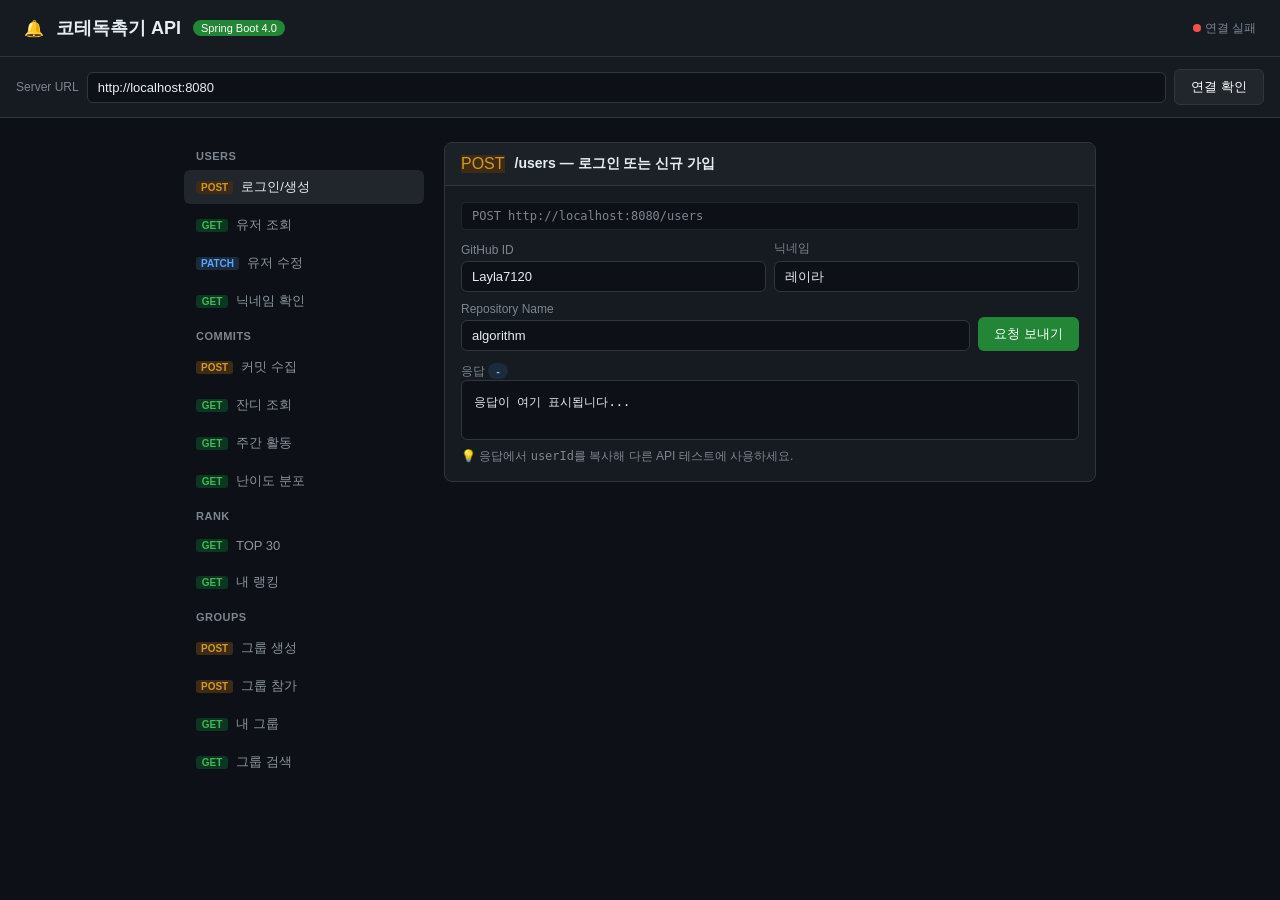
==== server/src/main/resources/static/index.html @ 88bb4dc4 "feat: 웹 데모 + CORS 설정 + k6 Spring 비교 스크립트 추가 - SecurityConfig: CORS 전면 허용 (iOS 앱, 웹 브라우저 모두 허용) - sta" ====
<!DOCTYPE html>
<html lang="ko">
<head>
  <meta charset="UTF-8">
  <meta name="viewport" content="width=device-width, initial-scale=1.0">
  <title>코테독촉기 API 데모</title>
  <style>
    * { box-sizing: border-box; margin: 0; padding: 0; }
    body { font-family: -apple-system, BlinkMacSystemFont, 'Segoe UI', sans-serif; background: #0d1117; color: #e6edf3; min-height: 100vh; }
    header { background: #161b22; border-bottom: 1px solid #30363d; padding: 16px 24px; display: flex; align-items: center; gap: 12px; }
    header h1 { font-size: 18px; font-weight: 600; }
    .badge { background: #238636; color: #fff; font-size: 11px; padding: 2px 8px; border-radius: 12px; }
    .container { max-width: 960px; margin: 0 auto; padding: 24px; display: grid; grid-template-columns: 240px 1fr; gap: 20px; }
    .sidebar { display: flex; flex-direction: column; gap: 4px; }
    .nav-section { font-size: 11px; font-weight: 600; color: #7d8590; text-transform: uppercase; letter-spacing: 0.5px; padding: 8px 12px 4px; }
    .nav-item { padding: 8px 12px; border-radius: 6px; cursor: pointer; font-size: 13px; color: #8b949e; transition: all 0.1s; display: flex; align-items: center; gap: 8px; }
    .nav-item:hover, .nav-item.active { background: #21262d; color: #e6edf3; }
    .nav-item .method { font-size: 10px; font-weight: 700; padding: 1px 5px; border-radius: 3px; min-width: 32px; text-align: center; }
    .get { background: #0a3622; color: #3fb950; }
    .post { background: #3d2b16; color: #d29922; }
    .patch { background: #1b2a3d; color: #58a6ff; }
    .delete { background: #3d1b1b; color: #f85149; }
    .panel { display: flex; flex-direction: column; gap: 16px; }
    .card { background: #161b22; border: 1px solid #30363d; border-radius: 8px; overflow: hidden; }
    .card-header { padding: 12px 16px; border-bottom: 1px solid #30363d; display: flex; align-items: center; gap: 10px; background: #1c2128; }
    .card-title { font-size: 14px; font-weight: 600; }
    .card-body { padding: 16px; }
    .form-row { display: flex; gap: 8px; margin-bottom: 10px; align-items: flex-end; }
    .form-group { display: flex; flex-direction: column; gap: 4px; flex: 1; }
    label { font-size: 12px; color: #7d8590; }
    input, select { background: #0d1117; border: 1px solid #30363d; border-radius: 6px; padding: 7px 10px; color: #e6edf3; font-size: 13px; outline: none; transition: border-color 0.1s; }
    input:focus, select:focus { border-color: #388bfd; }
    button { background: #238636; border: none; border-radius: 6px; color: #fff; cursor: pointer; font-size: 13px; font-weight: 500; padding: 8px 16px; transition: background 0.1s; white-space: nowrap; }
    button:hover { background: #2ea043; }
    button.danger { background: #da3633; }
    button.danger:hover { background: #f85149; }
    button.secondary { background: #21262d; border: 1px solid #30363d; }
    button.secondary:hover { background: #30363d; }
    .response-box { background: #0d1117; border: 1px solid #30363d; border-radius: 6px; padding: 12px; font-family: 'SF Mono', 'Fira Code', monospace; font-size: 12px; line-height: 1.6; min-height: 60px; max-height: 300px; overflow: auto; white-space: pre-wrap; color: #e6edf3; }
    .status-badge { font-size: 11px; padding: 2px 8px; border-radius: 10px; font-weight: 600; }
    .status-ok { background: #0a3622; color: #3fb950; }
    .status-err { background: #3d1b1b; color: #f85149; }
    .status-pending { background: #1b2a3d; color: #79c0ff; }
    .url-display { font-family: monospace; font-size: 12px; color: #7d8590; padding: 6px 10px; background: #0d1117; border-radius: 4px; border: 1px solid #21262d; margin-bottom: 10px; word-break: break-all; }
    .section-hidden { display: none; }
    .rank-table { width: 100%; border-collapse: collapse; font-size: 13px; }
    .rank-table th { text-align: left; padding: 8px 12px; background: #1c2128; color: #7d8590; font-size: 11px; font-weight: 600; text-transform: uppercase; }
    .rank-table td { padding: 8px 12px; border-bottom: 1px solid #21262d; }
    .rank-table tr:last-child td { border-bottom: none; }
    .grass-grid { display: flex; gap: 3px; flex-wrap: wrap; margin-top: 8px; }
    .grass-cell { width: 14px; height: 14px; border-radius: 2px; background: #21262d; }
    .grass-cell.level-1 { background: #0e4429; }
    .grass-cell.level-2 { background: #006d32; }
    .grass-cell.level-3 { background: #26a641; }
    .grass-cell.level-4 { background: #39d353; }
    .tabs { display: flex; gap: 4px; border-bottom: 1px solid #30363d; padding: 0 16px; }
    .tab { padding: 10px 14px; font-size: 13px; cursor: pointer; color: #7d8590; border-bottom: 2px solid transparent; margin-bottom: -1px; }
    .tab.active { color: #e6edf3; border-bottom-color: #f78166; }
    .server-url-bar { display: flex; gap: 8px; align-items: center; padding: 12px 16px; background: #161b22; border-bottom: 1px solid #30363d; }
    .server-url-bar label { font-size: 12px; color: #7d8590; white-space: nowrap; }
    .server-url-bar input { flex: 1; }
    .dot { width: 8px; height: 8px; border-radius: 50%; background: #3fb950; display: inline-block; }
    .dot.offline { background: #f85149; }
  </style>
</head>
<body>

<header>
  <span>🔔</span>
  <h1>코테독촉기 API</h1>
  <span class="badge">Spring Boot 4.0</span>
  <span id="server-status" style="margin-left:auto; font-size:12px; color:#7d8590;">
    <span class="dot offline" id="status-dot"></span>&nbsp;서버 연결 확인 중...
  </span>
</header>

<div class="server-url-bar">
  <label>Server URL</label>
  <input type="text" id="base-url" value="http://localhost:8080" placeholder="http://localhost:8080">
  <button class="secondary" onclick="pingServer()">연결 확인</button>
</div>

<div class="container">
  <!-- Sidebar Nav -->
  <nav class="sidebar">
    <div class="nav-section">Users</div>
    <div class="nav-item active" onclick="showSection('login')" data-sec="login">
      <span class="method post">POST</span> 로그인/생성
    </div>
    <div class="nav-item" onclick="showSection('getUser')" data-sec="getUser">
      <span class="method get">GET</span> 유저 조회
    </div>
    <div class="nav-item" onclick="showSection('updateUser')" data-sec="updateUser">
      <span class="method patch">PATCH</span> 유저 수정
    </div>
    <div class="nav-item" onclick="showSection('checkNick')" data-sec="checkNick">
      <span class="method get">GET</span> 닉네임 확인
    </div>

    <div class="nav-section">Commits</div>
    <div class="nav-item" onclick="showSection('fetchCommits')" data-sec="fetchCommits">
      <span class="method post">POST</span> 커밋 수집
    </div>
    <div class="nav-item" onclick="showSection('grass')" data-sec="grass">
      <span class="method get">GET</span> 잔디 조회
    </div>
    <div class="nav-item" onclick="showSection('activity')" data-sec="activity">
      <span class="method get">GET</span> 주간 활동
    </div>
    <div class="nav-item" onclick="showSection('level')" data-sec="level">
      <span class="method get">GET</span> 난이도 분포
    </div>

    <div class="nav-section">Rank</div>
    <div class="nav-item" onclick="showSection('top30')" data-sec="top30">
      <span class="method get">GET</span> TOP 30
    </div>
    <div class="nav-item" onclick="showSection('userRank')" data-sec="userRank">
      <span class="method get">GET</span> 내 랭킹
    </div>

    <div class="nav-section">Groups</div>
    <div class="nav-item" onclick="showSection('createGroup')" data-sec="createGroup">
      <span class="method post">POST</span> 그룹 생성
    </div>
    <div class="nav-item" onclick="showSection('joinGroup')" data-sec="joinGroup">
      <span class="method post">POST</span> 그룹 참가
    </div>
    <div class="nav-item" onclick="showSection('groupInfo')" data-sec="groupInfo">
      <span class="method get">GET</span> 내 그룹
    </div>
    <div class="nav-item" onclick="showSection('searchGroup')" data-sec="searchGroup">
      <span class="method get">GET</span> 그룹 검색
    </div>
  </nav>

  <!-- Main Panel -->
  <main class="panel">

    <!-- POST /users (login/create) -->
    <div id="sec-login" class="section">
      <div class="card">
        <div class="card-header">
          <span class="method post">POST</span>
          <span class="card-title">/users — 로그인 또는 신규 가입</span>
        </div>
        <div class="card-body">
          <div class="url-display" id="url-login">POST http://localhost:8080/users</div>
          <div class="form-row">
            <div class="form-group">
              <label>GitHub ID</label>
              <input type="text" id="login-github" placeholder="Layla7120" value="Layla7120">
            </div>
            <div class="form-group">
              <label>닉네임</label>
              <input type="text" id="login-nick" placeholder="레이라" value="레이라">
            </div>
          </div>
          <div class="form-row">
            <div class="form-group">
              <label>Repository Name</label>
              <input type="text" id="login-repo" placeholder="algorithm" value="algorithm">
            </div>
            <button onclick="loginOrCreate()">요청 보내기</button>
          </div>
          <label>응답 <span id="status-login" class="status-badge status-pending">-</span></label>
          <div class="response-box" id="res-login">응답이 여기 표시됩니다...</div>
          <p style="margin-top:8px; font-size:12px; color:#7d8590;">
            💡 응답에서 <code>userId</code>를 복사해 다른 API 테스트에 사용하세요.
          </p>
        </div>
      </div>
    </div>

    <!-- GET /users -->
    <div id="sec-getUser" class="section section-hidden">
      <div class="card">
        <div class="card-header">
          <span class="method get">GET</span>
          <span class="card-title">/users — 유저 조회</span>
        </div>
        <div class="card-body">
          <div class="url-display" id="url-getUser">GET http://localhost:8080/users?userId=1</div>
          <div class="form-row">
            <div class="form-group">
              <label>User ID</label>
              <input type="number" id="getUser-id" placeholder="1" value="1" oninput="updateUrl('getUser')">
            </div>
            <button onclick="getUser()">요청 보내기</button>
          </div>
          <label>응답 <span id="status-getUser" class="status-badge status-pending">-</span></label>
          <div class="response-box" id="res-getUser">응답이 여기 표시됩니다...</div>
        </div>
      </div>
    </div>

    <!-- PATCH /users/update -->
    <div id="sec-updateUser" class="section section-hidden">
      <div class="card">
        <div class="card-header">
          <span class="method patch">PATCH</span>
          <span class="card-title">/users/update</span>
        </div>
        <div class="card-body">
          <div class="url-display">PATCH http://localhost:8080/users/update</div>
          <div class="form-row">
            <div class="form-group">
              <label>User ID</label>
              <input type="number" id="upd-id" placeholder="1">
            </div>
            <div class="form-group">
              <label>새 닉네임 (선택)</label>
              <input type="text" id="upd-nick" placeholder="변경할 닉네임">
            </div>
            <div class="form-group">
              <label>새 레포명 (선택)</label>
              <input type="text" id="upd-repo" placeholder="변경할 레포명">
            </div>
            <button onclick="updateUser()">요청 보내기</button>
          </div>
          <label>응답 <span id="status-updateUser" class="status-badge status-pending">-</span></label>
          <div class="response-box" id="res-updateUser">응답이 여기 표시됩니다...</div>
        </div>
      </div>
    </div>

    <!-- GET /users/nick_name -->
    <div id="sec-checkNick" class="section section-hidden">
      <div class="card">
        <div class="card-header">
          <span class="method get">GET</span>
          <span class="card-title">/users/nick_name — 닉네임 중복 확인</span>
        </div>
        <div class="card-body">
          <div class="url-display" id="url-checkNick">GET http://localhost:8080/users/nick_name?nickName=레이라</div>
          <div class="form-row">
            <div class="form-group">
              <label>닉네임</label>
              <input type="text" id="checkNick-val" placeholder="레이라" value="레이라" oninput="updateUrl('checkNick')">
            </div>
            <button onclick="checkNick()">요청 보내기</button>
          </div>
          <label>응답 <span id="status-checkNick" class="status-badge status-pending">-</span></label>
          <div class="response-box" id="res-checkNick">응답이 여기 표시됩니다...</div>
        </div>
      </div>
    </div>

    <!-- POST /commits (fetch) -->
    <div id="sec-fetchCommits" class="section section-hidden">
      <div class="card">
        <div class="card-header">
          <span class="method post">POST</span>
          <span class="card-title">/commits — GitHub 커밋 수집</span>
        </div>
        <div class="card-body">
          <div class="url-display">POST http://localhost:8080/commits</div>
          <div class="form-row">
            <div class="form-group">
              <label>User ID</label>
              <input type="number" id="fetch-uid" placeholder="1" value="1">
            </div>
            <button onclick="fetchCommits()">커밋 수집</button>
          </div>
          <label>응답 <span id="status-fetchCommits" class="status-badge status-pending">-</span></label>
          <div class="response-box" id="res-fetchCommits">응답이 여기 표시됩니다...</div>
          <p style="margin-top:8px; font-size:12px; color:#7d8590;">
            💡 Redis 분산 락(30s TTL) — 동일 유저 중복 요청 방지
          </p>
        </div>
      </div>
    </div>

    <!-- GET /commits/grass -->
    <div id="sec-grass" class="section section-hidden">
      <div class="card">
        <div class="card-header">
          <span class="method get">GET</span>
          <span class="card-title">/commits/grass — 이번달+저번달 잔디</span>
        </div>
        <div class="card-body">
          <div class="url-display" id="url-grass">GET http://localhost:8080/commits/grass?userId=1</div>
          <div class="form-row">
            <div class="form-group">
              <label>User ID</label>
              <input type="number" id="grass-uid" placeholder="1" value="1" oninput="updateUrl('grass')">
            </div>
            <button onclick="getGrass()">요청 보내기</button>
          </div>
          <label>응답 <span id="status-grass" class="status-badge status-pending">-</span></label>
          <div class="response-box" id="res-grass">응답이 여기 표시됩니다...</div>
          <div id="grass-visual" style="margin-top:12px; display:none;">
            <p style="font-size:12px; color:#7d8590; margin-bottom:6px;">잔디 시각화</p>
            <div class="grass-grid" id="grass-grid"></div>
          </div>
        </div>
      </div>
    </div>

    <!-- GET /commits/activity -->
    <div id="sec-activity" class="section section-hidden">
      <div class="card">
        <div class="card-header">
          <span class="method get">GET</span>
          <span class="card-title">/commits/activity — 최근 7일 활동</span>
        </div>
        <div class="card-body">
          <div class="url-display" id="url-activity">GET http://localhost:8080/commits/activity?userId=1</div>
          <div class="form-row">
            <div class="form-group">
              <label>User ID</label>
              <input type="number" id="activity-uid" placeholder="1" value="1" oninput="updateUrl('activity')">
            </div>
            <button onclick="getActivity()">요청 보내기</button>
          </div>
          <label>응답 <span id="status-activity" class="status-badge status-pending">-</span></label>
          <div class="response-box" id="res-activity">응답이 여기 표시됩니다...</div>
        </div>
      </div>
    </div>

    <!-- GET /commits/level -->
    <div id="sec-level" class="section section-hidden">
      <div class="card">
        <div class="card-header">
          <span class="method get">GET</span>
          <span class="card-title">/commits/level — 난이도별 커밋 수</span>
        </div>
        <div class="card-body">
          <div class="url-display" id="url-level">GET http://localhost:8080/commits/level?userId=1</div>
          <div class="form-row">
            <div class="form-group">
              <label>User ID</label>
              <input type="number" id="level-uid" placeholder="1" value="1" oninput="updateUrl('level')">
            </div>
            <button onclick="getLevelDist()">요청 보내기</button>
          </div>
          <label>응답 <span id="status-level" class="status-badge status-pending">-</span></label>
          <div class="response-box" id="res-level">응답이 여기 표시됩니다...</div>
        </div>
      </div>
    </div>

    <!-- GET /rank -->
    <div id="sec-top30" class="section section-hidden">
      <div class="card">
        <div class="card-header">
          <span class="method get">GET</span>
          <span class="card-title">/rank — TOP 30 랭킹</span>
        </div>
        <div class="card-body">
          <div class="url-display">GET http://localhost:8080/rank</div>
          <div class="form-row">
            <button onclick="getTop30()">요청 보내기</button>
          </div>
          <label>응답 <span id="status-top30" class="status-badge status-pending">-</span></label>
          <div class="response-box" id="res-top30">응답이 여기 표시됩니다...</div>
          <div id="rank-table-wrap" style="margin-top:12px; display:none;">
            <table class="rank-table">
              <thead><tr><th>#</th><th>Rank</th><th>User ID</th><th>Commits</th></tr></thead>
              <tbody id="rank-tbody"></tbody>
            </table>
          </div>
        </div>
      </div>
    </div>

    <!-- GET /rank/users -->
    <div id="sec-userRank" class="section section-hidden">
      <div class="card">
        <div class="card-header">
          <span class="method get">GET</span>
          <span class="card-title">/rank/users — 내 랭킹 조회</span>
        </div>
        <div class="card-body">
          <div class="url-display" id="url-userRank">GET http://localhost:8080/rank/users?userId=1</div>
          <div class="form-row">
            <div class="form-group">
              <label>User ID</label>
              <input type="number" id="userRank-uid" placeholder="1" value="1" oninput="updateUrl('userRank')">
            </div>
            <button onclick="getUserRank()">요청 보내기</button>
          </div>
          <label>응답 <span id="status-userRank" class="status-badge status-pending">-</span></label>
          <div class="response-box" id="res-userRank">응답이 여기 표시됩니다...</div>
          <p style="margin-top:8px; font-size:12px; color:#7d8590;">
            💡 Redis HGET O(1) → Cache Miss 시 ZREVRANK O(log N) Graceful Degradation
          </p>
        </div>
      </div>
    </div>

    <!-- POST /group -->
    <div id="sec-createGroup" class="section section-hidden">
      <div class="card">
        <div class="card-header">
          <span class="method post">POST</span>
          <span class="card-title">/group — 그룹 생성</span>
        </div>
        <div class="card-body">
          <div class="url-display">POST http://localhost:8080/group</div>
          <div class="form-row">
            <div class="form-group">
              <label>User ID (방장)</label>
              <input type="number" id="cg-uid" placeholder="1" value="1">
            </div>
            <div class="form-group">
              <label>그룹명</label>
              <input type="text" id="cg-name" placeholder="알고리즘스터디">
            </div>
          </div>
          <div class="form-row">
            <div class="form-group">
              <label>비밀번호 (선택)</label>
              <input type="text" id="cg-pw" placeholder="비워두면 공개 그룹">
            </div>
            <div class="form-group">
              <label>최대 인원</label>
              <input type="number" id="cg-max" placeholder="5" value="5">
            </div>
            <button onclick="createGroup()">그룹 생성</button>
          </div>
          <label>응답 <span id="status-createGroup" class="status-badge status-pending">-</span></label>
          <div class="response-box" id="res-createGroup">응답이 여기 표시됩니다...</div>
        </div>
      </div>
    </div>

    <!-- POST /group/member -->
    <div id="sec-joinGroup" class="section section-hidden">
      <div class="card">
        <div class="card-header">
          <span class="method post">POST</span>
          <span class="card-title">/group/member — 그룹 참가</span>
        </div>
        <div class="card-body">
          <div class="url-display">POST http://localhost:8080/group/member</div>
          <div class="form-row">
            <div class="form-group">
              <label>User ID</label>
              <input type="number" id="jg-uid" placeholder="1" value="1">
            </div>
            <div class="form-group">
              <label>Group ID</label>
              <input type="number" id="jg-gid" placeholder="1" value="1">
            </div>
            <div class="form-group">
              <label>비밀번호 (선택)</label>
              <input type="text" id="jg-pw" placeholder="없으면 비워두세요">
            </div>
            <button onclick="joinGroup()">참가</button>
          </div>
          <label>응답 <span id="status-joinGroup" class="status-badge status-pending">-</span></label>
          <div class="response-box" id="res-joinGroup">응답이 여기 표시됩니다...</div>
          <p style="margin-top:8px; font-size:12px; color:#7d8590;">
            💡 atomic UPDATE WHERE counter &lt; max — 동시 참가 시 초과 방지
          </p>
        </div>
      </div>
    </div>

    <!-- GET /group/info -->
    <div id="sec-groupInfo" class="section section-hidden">
      <div class="card">
        <div class="card-header">
          <span class="method get">GET</span>
          <span class="card-title">/group/info — 내 그룹 정보</span>
        </div>
        <div class="card-body">
          <div class="url-display" id="url-groupInfo">GET http://localhost:8080/group/info?userId=1</div>
          <div class="form-row">
            <div class="form-group">
              <label>User ID</label>
              <input type="number" id="gi-uid" placeholder="1" value="1" oninput="updateUrl('groupInfo')">
            </div>
            <button onclick="getGroupInfo()">요청 보내기</button>
          </div>
          <label>응답 <span id="status-groupInfo" class="status-badge status-pending">-</span></label>
          <div class="response-box" id="res-groupInfo">응답이 여기 표시됩니다...</div>
        </div>
      </div>
    </div>

    <!-- GET /group/search -->
    <div id="sec-searchGroup" class="section section-hidden">
      <div class="card">
        <div class="card-header">
          <span class="method get">GET</span>
          <span class="card-title">/group/search — 그룹 검색</span>
        </div>
        <div class="card-body">
          <div class="url-display" id="url-searchGroup">GET http://localhost:8080/group/search?groupName=알고리즘</div>
          <div class="form-row">
            <div class="form-group">
              <label>그룹명 검색어</label>
              <input type="text" id="sg-name" placeholder="알고리즘" value="알고리즘" oninput="updateUrl('searchGroup')">
            </div>
            <button onclick="searchGroup()">검색</button>
          </div>
          <label>응답 <span id="status-searchGroup" class="status-badge status-pending">-</span></label>
          <div class="response-box" id="res-searchGroup">응답이 여기 표시됩니다...</div>
        </div>
      </div>
    </div>

  </main>
</div>

<script>
  function baseUrl() {
    return document.getElementById('base-url').value.replace(/\/$/, '');
  }

  function showSection(name) {
    document.querySelectorAll('.section').forEach(el => el.classList.add('section-hidden'));
    document.querySelectorAll('.nav-item').forEach(el => el.classList.remove('active'));
    document.getElementById('sec-' + name).classList.remove('section-hidden');
    document.querySelector(`[data-sec="${name}"]`)?.classList.add('active');
    updateUrl(name);
  }

  function updateUrl(section) {
    const b = baseUrl();
    const urls = {
      login: () => `POST ${b}/users`,
      getUser: () => `GET ${b}/users?userId=${val('getUser-id') || 1}`,
      updateUser: () => `PATCH ${b}/users/update`,
      checkNick: () => `GET ${b}/users/nick_name?nickName=${val('checkNick-val') || '레이라'}`,
      fetchCommits: () => `POST ${b}/commits`,
      grass: () => `GET ${b}/commits/grass?userId=${val('grass-uid') || 1}`,
      activity: () => `GET ${b}/commits/activity?userId=${val('activity-uid') || 1}`,
      level: () => `GET ${b}/commits/level?userId=${val('level-uid') || 1}`,
      top30: () => `GET ${b}/rank`,
      userRank: () => `GET ${b}/rank/users?userId=${val('userRank-uid') || 1}`,
      createGroup: () => `POST ${b}/group`,
      joinGroup: () => `POST ${b}/group/member`,
      groupInfo: () => `GET ${b}/group/info?userId=${val('gi-uid') || 1}`,
      searchGroup: () => `GET ${b}/group/search?groupName=${val('sg-name') || '알고리즘'}`,
    };
    const el = document.getElementById('url-' + section);
    if (el && urls[section]) el.textContent = urls[section]();
  }

  function val(id) { return document.getElementById(id)?.value; }

  function setResult(key, status, data) {
    const badge = document.getElementById('status-' + key);
    const box = document.getElementById('res-' + key);
    if (badge) {
      badge.textContent = status;
      badge.className = 'status-badge ' + (status >= 200 && status < 300 ? 'status-ok' : 'status-err');
    }
    if (box) box.textContent = JSON.stringify(data, null, 2);
  }

  async function req(method, path, body) {
    const url = baseUrl() + path;
    const opts = {
      method,
      headers: { 'Content-Type': 'application/json' },
    };
    if (body) opts.body = JSON.stringify(body);
    const res = await fetch(url, opts);
    let data;
    try { data = await res.json(); } catch { data = { _raw: await res.text() }; }
    return { status: res.status, data };
  }

  async function pingServer() {
    const dot = document.getElementById('status-dot');
    const label = document.getElementById('server-status');
    try {
      const r = await fetch(baseUrl() + '/rank');
      if (r.ok || r.status === 200) {
        dot.className = 'dot';
        label.innerHTML = '<span class="dot"></span>&nbsp;연결됨';
      } else throw new Error();
    } catch {
      dot.className = 'dot offline';
      label.innerHTML = '<span class="dot offline"></span>&nbsp;연결 실패';
    }
  }

  async function loginOrCreate() {
    const { status, data } = await req('POST', '/users', {
      githubId: val('login-github'), nickname: val('login-nick'), repositoryName: val('login-repo')
    });
    setResult('login', status, data);
  }

  async function getUser() {
    const { status, data } = await req('GET', `/users?userId=${val('getUser-id')}`);
    setResult('getUser', status, data);
  }

  async function updateUser() {
    const body = { userId: parseInt(val('upd-id')) };
    if (val('upd-nick')) body.nickname = val('upd-nick');
    if (val('upd-repo')) body.repositoryName = val('upd-repo');
    const { status, data } = await req('PATCH', '/users/update', body);
    setResult('updateUser', status, data);
  }

  async function checkNick() {
    const { status, data } = await req('GET', `/users/nick_name?nickName=${val('checkNick-val')}`);
    setResult('checkNick', status, data);
  }

  async function fetchCommits() {
    const { status, data } = await req('POST', '/commits', { userId: parseInt(val('fetch-uid')) });
    setResult('fetchCommits', status, data);
  }

  async function getGrass() {
    const { status, data } = await req('GET', `/commits/grass?userId=${val('grass-uid')}`);
    setResult('grass', status, data);
    if (status === 200 && data) renderGrass(data);
  }

  function renderGrass(data) {
    const grid = document.getElementById('grass-grid');
    const wrap = document.getElementById('grass-visual');
    grid.innerHTML = '';
    const entries = Object.entries(data).sort(([a], [b]) => a.localeCompare(b));
    entries.forEach(([date, count]) => {
      const cell = document.createElement('div');
      cell.className = `grass-cell level-${Math.min(count, 4)}`;
      cell.title = `${date}: ${count}건`;
      grid.appendChild(cell);
    });
    wrap.style.display = entries.length ? 'block' : 'none';
  }

  async function getActivity() {
    const { status, data } = await req('GET', `/commits/activity?userId=${val('activity-uid')}`);
    setResult('activity', status, data);
  }

  async function getLevelDist() {
    const { status, data } = await req('GET', `/commits/level?userId=${val('level-uid')}`);
    setResult('level', status, data);
  }

  async function getTop30() {
    const { status, data } = await req('GET', '/rank');
    setResult('top30', status, data);
    if (status === 200 && Array.isArray(data)) renderRankTable(data);
  }

  function renderRankTable(list) {
    const tbody = document.getElementById('rank-tbody');
    const wrap = document.getElementById('rank-table-wrap');
    tbody.innerHTML = list.slice(0, 30).map((r, i) =>
      `<tr><td>${i + 1}</td><td>${r.rank}</td><td>${r.userId}</td><td>${r.commitCount}</td></tr>`
    ).join('');
    wrap.style.display = list.length ? 'block' : 'none';
  }

  async function getUserRank() {
    const { status, data } = await req('GET', `/rank/users?userId=${val('userRank-uid')}`);
    setResult('userRank', status, data);
  }

  async function createGroup() {
    const body = {
      userId: parseInt(val('cg-uid')),
      groupName: val('cg-name'),
      password: val('cg-pw') || null,
      maxCount: parseInt(val('cg-max') || 5)
    };
    const { status, data } = await req('POST', '/group', body);
    setResult('createGroup', status, data);
  }

  async function joinGroup() {
    const body = {
      userId: parseInt(val('jg-uid')),
      groupId: parseInt(val('jg-gid')),
      password: val('jg-pw') || null
    };
    const { status, data } = await req('POST', '/group/member', body);
    setResult('joinGroup', status, data);
  }

  async function getGroupInfo() {
    const { status, data } = await req('GET', `/group/info?userId=${val('gi-uid')}`);
    setResult('groupInfo', status, data);
  }

  async function searchGroup() {
    const { status, data } = await req('GET', `/group/search?groupName=${val('sg-name')}`);
    setResult('searchGroup', status, data);
  }

  // 초기 서버 연결 확인
  pingServer();
</script>
</body>
</html>
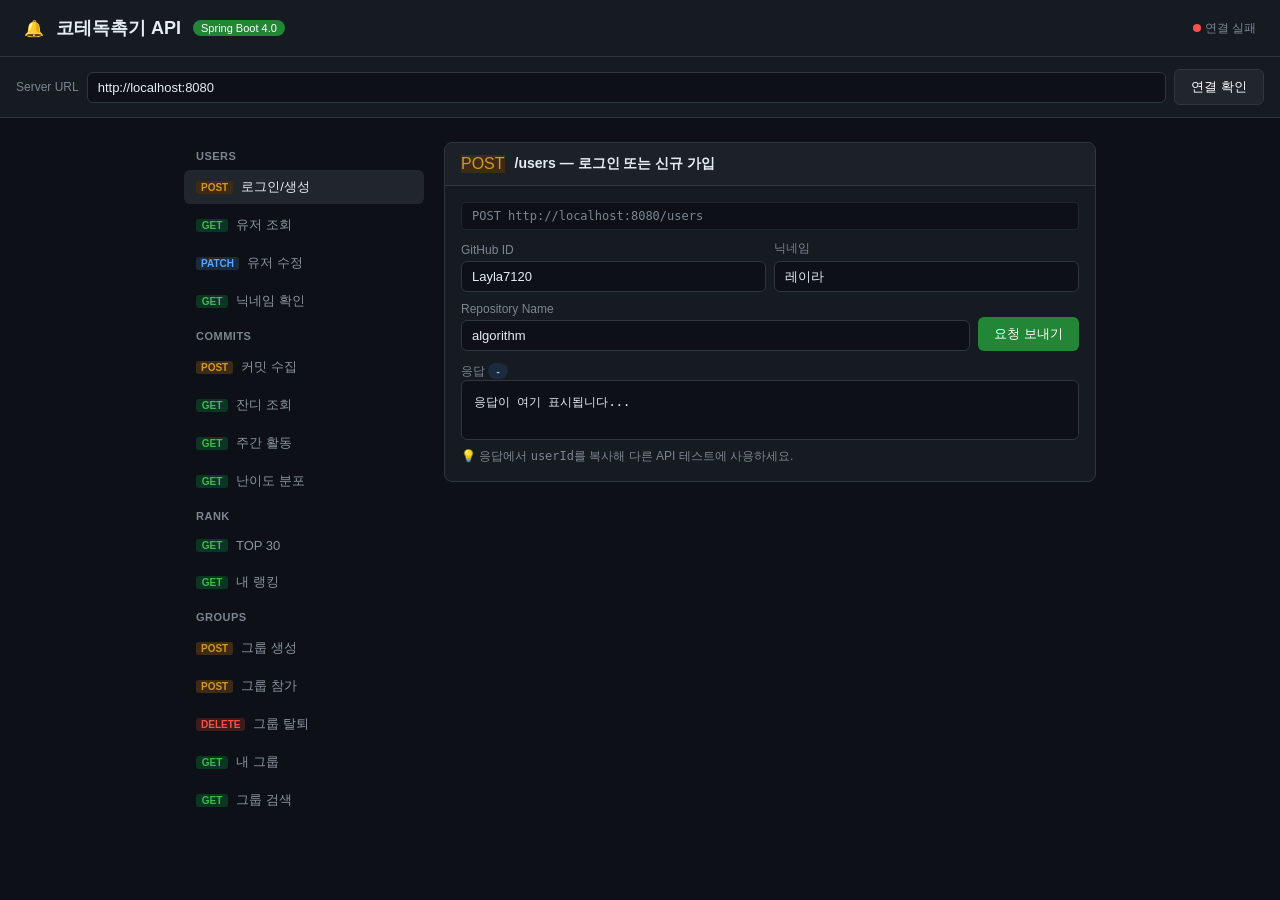
==== commit a8e0a217: "feat(demo): 그룹 탈퇴 UI 추가 - 그룹 삭제를 눌러볼 수 있게 ## 왜 직전 커밋에서 그룹 삭제·오너 승계를 복원했는데, 데모 페이지에 DELETE /group/lea" ====
--- a/server/src/main/resources/static/index.html
+++ b/server/src/main/resources/static/index.html
@@ -126,6 +126,9 @@
     <div class="nav-item" onclick="showSection('joinGroup')" data-sec="joinGroup">
       <span class="method post">POST</span> 그룹 참가
     </div>
+    <div class="nav-item" onclick="showSection('leaveGroup')" data-sec="leaveGroup">
+      <span class="method delete">DELETE</span> 그룹 탈퇴
+    </div>
     <div class="nav-item" onclick="showSection('groupInfo')" data-sec="groupInfo">
       <span class="method get">GET</span> 내 그룹
     </div>
@@ -454,6 +457,36 @@
           <div class="response-box" id="res-joinGroup">응답이 여기 표시됩니다...</div>
           <p style="margin-top:8px; font-size:12px; color:#7d8590;">
             💡 atomic UPDATE WHERE counter &lt; max — 동시 참가 시 초과 방지
+          </p>
+        </div>
+      </div>
+    </div>
+
+    <!-- DELETE /group/leave -->
+    <div id="sec-leaveGroup" class="section section-hidden">
+      <div class="card">
+        <div class="card-header">
+          <span class="method delete">DELETE</span>
+          <span class="card-title">/group/leave — 그룹 탈퇴</span>
+        </div>
+        <div class="card-body">
+          <div class="url-display" id="url-leaveGroup">DELETE http://localhost:8080/group/leave?userId=1&amp;groupId=1</div>
+          <div class="form-row">
+            <div class="form-group">
+              <label>User ID</label>
+              <input type="number" id="lg-uid" placeholder="1" value="1">
+            </div>
+            <div class="form-group">
+              <label>Group ID</label>
+              <input type="number" id="lg-gid" placeholder="1" value="1">
+            </div>
+            <button onclick="leaveGroup()">탈퇴</button>
+          </div>
+          <label>응답 <span id="status-leaveGroup" class="status-badge status-pending">-</span></label>
+          <div class="response-box" id="res-leaveGroup">응답이 여기 표시됩니다...</div>
+          <p style="margin-top:8px; font-size:12px; color:#7d8590;">
+            💡 마지막 멤버가 나가면 <b>그룹이 삭제</b>됩니다. 오너가 나가면 가장 먼저 들어온 멤버에게 <b>승계</b>됩니다.<br>
+            멤버가 아닌 유저가 호출하면 400 — 카운터가 잘못 줄어드는 것을 막습니다.
           </p>
         </div>
       </div>
@@ -543,6 +576,19 @@
 
   function val(id) { return document.getElementById(id)?.value; }
 
+  // 필수 숫자 입력. 비어 있으면 null 을 서버로 보내지 않고 여기서 멈춘다.
+  // placeholder 를 입력값으로 착각하기 쉬운데, 그대로 보내면
+  // parseInt('') -> NaN -> JSON 에서 null 이 되어 서버가 400 을 뱉는다.
+  function requireNum(id, key, label) {
+    const raw = val(id);
+    const n = parseInt(raw, 10);
+    if (raw === '' || raw == null || Number.isNaN(n)) {
+      setResult(key, 0, { error: `${label} 을(를) 입력하세요` });
+      return null;
+    }
+    return n;
+  }
+
   function setResult(key, status, data) {
     const badge = document.getElementById('status-' + key);
     const box = document.getElementById('res-' + key);
@@ -553,7 +599,23 @@
     if (box) box.textContent = JSON.stringify(data, null, 2);
   }
 
+  // 같은 요청이 두 번 나가는 것을 막는다.
+  // 빠르게 두 번 누르면 첫 요청은 201 로 성공하고 두 번째가 400(이미 참여 중)을 받는데,
+  // 화면에는 나중에 도착한 400 만 남아 "실패했는데 왜 가입돼 있지?" 가 된다.
+  const inFlight = new Set();
+
   async function req(method, path, body) {
+    const key = method + ' ' + path + ' ' + JSON.stringify(body ?? null);
+    if (inFlight.has(key)) return { status: 0, data: { error: '요청 처리 중입니다' } };
+    inFlight.add(key);
+    try {
+      return await doReq(method, path, body);
+    } finally {
+      inFlight.delete(key);
+    }
+  }
+
+  async function doReq(method, path, body) {
     const url = baseUrl() + path;
     const opts = {
       method,
@@ -561,8 +623,19 @@
     };
     if (body) opts.body = JSON.stringify(body);
     const res = await fetch(url, opts);
+
+    // 본문은 반드시 한 번만 읽는다.
+    // res.json() 이 실패한 뒤 res.text() 를 부르면 스트림이 이미 소비돼
+    // "body stream already read" 로 또 던지고, 그 예외 때문에 화면 갱신이 통째로 건너뛰어진다.
+    // 201/204 처럼 본문이 없는 성공 응답에서 정확히 이게 났다 —
+    // 실제로는 성공했는데 화면에는 직전 실패가 그대로 남아 있었다.
+    const raw = await res.text();
     let data;
-    try { data = await res.json(); } catch { data = { _raw: await res.text() }; }
+    if (raw === '') {
+      data = { ok: res.ok };
+    } else {
+      try { data = JSON.parse(raw); } catch { data = { _raw: raw }; }
+    }
     return { status: res.status, data };
   }
 
@@ -594,7 +667,9 @@
   }
 
   async function updateUser() {
-    const body = { userId: parseInt(val('upd-id')) };
+    const userId = requireNum('upd-id', 'updateUser', 'User ID');
+    if (userId === null) return;
+    const body = { userId };
     if (val('upd-nick')) body.nickname = val('upd-nick');
     if (val('upd-repo')) body.repositoryName = val('upd-repo');
     const { status, data } = await req('PATCH', '/users/update', body);
@@ -607,7 +682,9 @@
   }
 
   async function fetchCommits() {
-    const { status, data } = await req('POST', '/commits', { userId: parseInt(val('fetch-uid')) });
+    const userId = requireNum('fetch-uid', 'fetchCommits', 'User ID');
+    if (userId === null) return;
+    const { status, data } = await req('POST', '/commits', { userId });
     setResult('fetchCommits', status, data);
   }
 
@@ -662,8 +739,10 @@
   }
 
   async function createGroup() {
+    const userId = requireNum('cg-uid', 'createGroup', 'User ID');
+    if (userId === null) return;
     const body = {
-      userId: parseInt(val('cg-uid')),
+      userId,
       groupName: val('cg-name'),
       password: val('cg-pw') || null,
       maxCount: parseInt(val('cg-max') || 5)
@@ -673,17 +752,51 @@
   }
 
   async function joinGroup() {
-    const body = {
-      userId: parseInt(val('jg-uid')),
-      groupId: parseInt(val('jg-gid')),
-      password: val('jg-pw') || null
-    };
+    const userId = requireNum('jg-uid', 'joinGroup', 'User ID');
+    if (userId === null) return;
+    const groupId = requireNum('jg-gid', 'joinGroup', 'Group ID');
+    if (groupId === null) return;
+    const body = { userId, groupId, password: val('jg-pw') || null };
     const { status, data } = await req('POST', '/group/member', body);
     setResult('joinGroup', status, data);
   }
 
+  async function leaveGroup() {
+    const userId = requireNum('lg-uid', 'leaveGroup', 'User ID');
+    if (userId === null) return;
+    const groupId = requireNum('lg-gid', 'leaveGroup', 'Group ID');
+    if (groupId === null) return;
+    const { status, data } = await req('DELETE', `/group/leave?userId=${userId}&groupId=${groupId}`);
+    setResult('leaveGroup', status, data);
+  }
+
   async function getGroupInfo() {
     const { status, data } = await req('GET', `/group/info?userId=${val('gi-uid')}`);
+    // 이 API 는 "참여 중인 모든 그룹"을 배열로 준다 (한 유저가 여러 그룹에 속할 수 있음).
+    // 통째로 뿌리면 그룹 경계가 안 보여서, 새 그룹을 만들어도
+    // "옛 그룹원이 같이 들어있다"처럼 읽힌다. 그룹별로 나눠서 보여준다.
+    if (status >= 200 && status < 300 && Array.isArray(data)) {
+      const box = document.getElementById('res-groupInfo');
+      const badge = document.getElementById('status-groupInfo');
+      if (badge) {
+        badge.textContent = status;
+        badge.className = 'status-badge status-ok';
+      }
+      if (box) {
+        box.textContent = data.length === 0
+          ? '참여 중인 그룹이 없습니다.'
+          : `참여 중인 그룹 ${data.length}개\n\n` + data.map((g, i) => {
+              const members = g.memberCommits
+                .map(m => `      ${m.rank}위  ${m.nickname}  이번달 ${m.currentMonthCount}건 (지난달 ${m.previousMonthCount}건)`)
+                .join('\n');
+              return `[${i + 1}] ${g.group.groupName || '(이름 없음)'}  #${g.group.id}\n`
+                   + `    정원 ${g.group.memberCounter}/${g.group.memberMaxCount}`
+                   + `  ${g.group.groupPw ? '비공개' : '공개'}\n`
+                   + `    멤버 ${g.memberCommits.length}명\n${members}`;
+            }).join('\n\n');
+      }
+      return;
+    }
     setResult('groupInfo', status, data);
   }
 
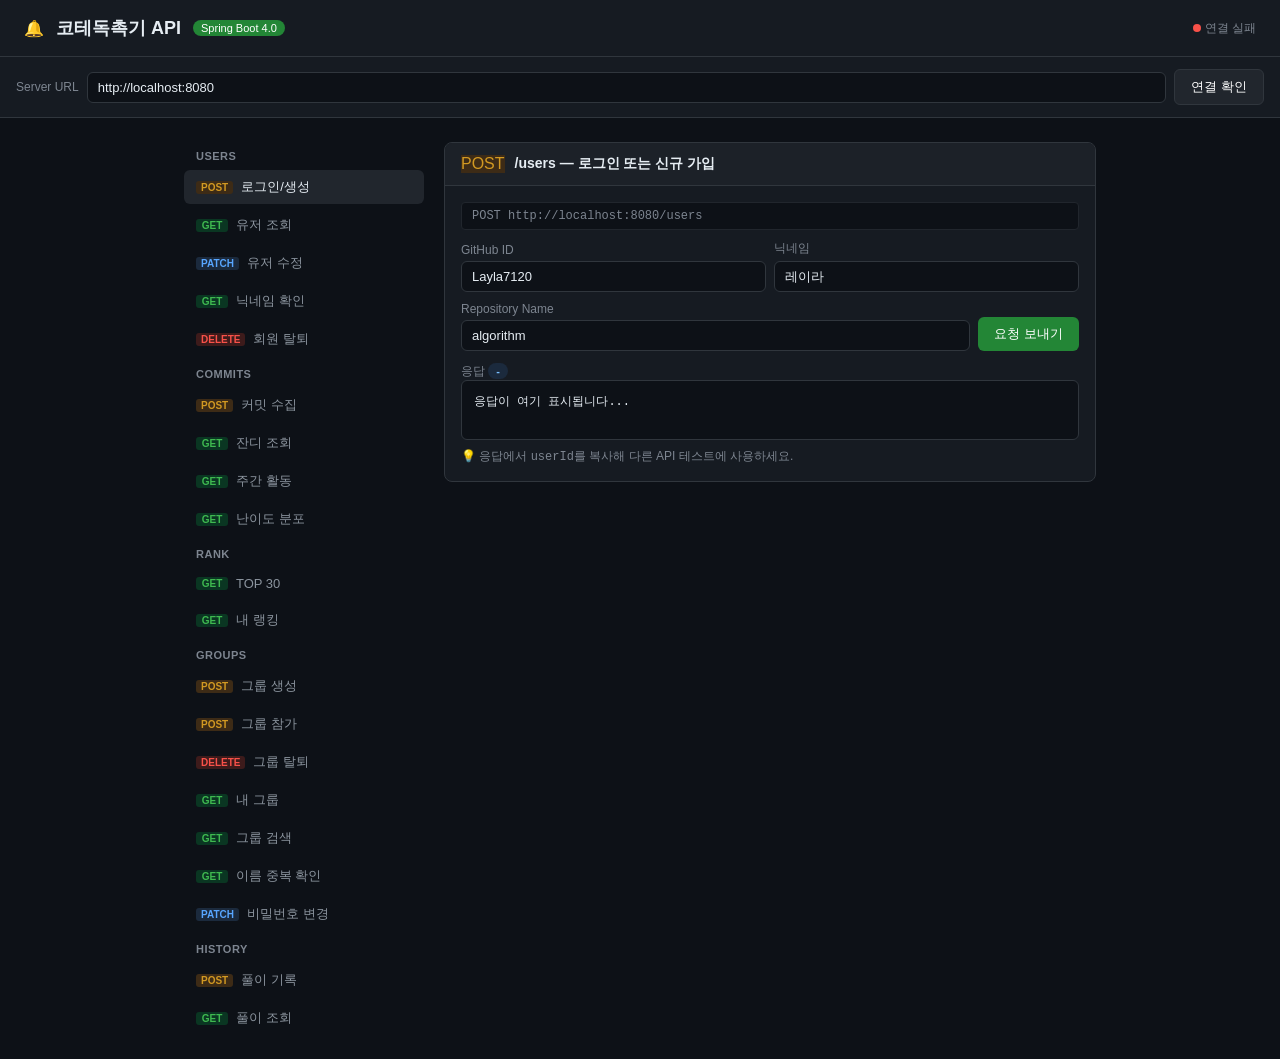
==== commit c7171fa2: "feat: 웹 데모가 빠뜨린 엔드포인트 5개를 채운다 서버에는 엔드포인트가 20개인데 데모 카드는 15개였다. 눌러볼 데가 없으면 없는 기능과 구별이 안 된다 — 특히 Phase " ====
--- a/server/src/main/resources/static/index.html
+++ b/server/src/main/resources/static/index.html
@@ -96,6 +96,9 @@
     <div class="nav-item" onclick="showSection('checkNick')" data-sec="checkNick">
       <span class="method get">GET</span> 닉네임 확인
     </div>
+    <div class="nav-item" onclick="showSection('deleteUser')" data-sec="deleteUser">
+      <span class="method delete">DELETE</span> 회원 탈퇴
+    </div>
 
     <div class="nav-section">Commits</div>
     <div class="nav-item" onclick="showSection('fetchCommits')" data-sec="fetchCommits">
@@ -134,6 +137,20 @@
     </div>
     <div class="nav-item" onclick="showSection('searchGroup')" data-sec="searchGroup">
       <span class="method get">GET</span> 그룹 검색
+    </div>
+    <div class="nav-item" onclick="showSection('checkGroupName')" data-sec="checkGroupName">
+      <span class="method get">GET</span> 이름 중복 확인
+    </div>
+    <div class="nav-item" onclick="showSection('changePassword')" data-sec="changePassword">
+      <span class="method patch">PATCH</span> 비밀번호 변경
+    </div>
+
+    <div class="nav-section">History</div>
+    <div class="nav-item" onclick="showSection('saveHistory')" data-sec="saveHistory">
+      <span class="method post">POST</span> 풀이 기록
+    </div>
+    <div class="nav-item" onclick="showSection('getHistory')" data-sec="getHistory">
+      <span class="method get">GET</span> 풀이 조회
     </div>
   </nav>
 
@@ -263,7 +280,7 @@
               <label>User ID</label>
               <input type="number" id="fetch-uid" placeholder="1" value="1">
             </div>
-            <button onclick="fetchCommits()">커밋 수집</button>
+            <button id="fetch-btn" onclick="fetchCommits()">커밋 수집</button>
           </div>
           <label>응답 <span id="status-fetchCommits" class="status-badge status-pending">-</span></label>
           <div class="response-box" id="res-fetchCommits">응답이 여기 표시됩니다...</div>
@@ -532,6 +549,133 @@
           </div>
           <label>응답 <span id="status-searchGroup" class="status-badge status-pending">-</span></label>
           <div class="response-box" id="res-searchGroup">응답이 여기 표시됩니다...</div>
+        </div>
+      </div>
+    </div>
+
+
+    <!-- DELETE /users/delete -->
+    <div id="sec-deleteUser" class="section section-hidden">
+      <div class="card">
+        <div class="card-header">
+          <span class="method delete">DELETE</span>
+          <span class="card-title">/users/delete — 회원 탈퇴</span>
+        </div>
+        <div class="card-body">
+          <div class="url-display" id="url-deleteUser">DELETE http://localhost:8080/users/delete?userId=1</div>
+          <div class="form-row">
+            <div class="form-group">
+              <label>User ID</label>
+              <input type="number" id="del-uid" placeholder="1" oninput="updateUrl('deleteUser')">
+            </div>
+            <button onclick="deleteUser()">탈퇴</button>
+          </div>
+          <label>응답 <span id="status-deleteUser" class="status-badge status-pending">-</span></label>
+          <div class="response-box" id="res-deleteUser">행을 실제로 지운다. 되돌릴 수 없다 — 커밋·풀이 기록·월별 점수가 FK 의 ON DELETE CASCADE 로 함께 사라지고, 같은 githubId 로 다시 가입하면 새 userId 를 받는다.</div>
+        </div>
+      </div>
+    </div>
+
+    <!-- GET /group/check/name -->
+    <div id="sec-checkGroupName" class="section section-hidden">
+      <div class="card">
+        <div class="card-header">
+          <span class="method get">GET</span>
+          <span class="card-title">/group/check/name — 그룹 이름 중복 확인</span>
+        </div>
+        <div class="card-body">
+          <div class="url-display" id="url-checkGroupName">GET http://localhost:8080/group/check/name?groupName=알고리즘</div>
+          <div class="form-row">
+            <div class="form-group">
+              <label>그룹 이름</label>
+              <input type="text" id="cgn-name" placeholder="알고리즘" value="알고리즘" oninput="updateUrl('checkGroupName')">
+            </div>
+            <button onclick="checkGroupName()">요청 보내기</button>
+          </div>
+          <label>응답 <span id="status-checkGroupName" class="status-badge status-pending">-</span></label>
+          <div class="response-box" id="res-checkGroupName">응답이 여기 표시됩니다...</div>
+        </div>
+      </div>
+    </div>
+
+    <!-- PATCH /group/password -->
+    <div id="sec-changePassword" class="section section-hidden">
+      <div class="card">
+        <div class="card-header">
+          <span class="method patch">PATCH</span>
+          <span class="card-title">/group/password — 그룹 비밀번호 변경</span>
+        </div>
+        <div class="card-body">
+          <div class="url-display">PATCH http://localhost:8080/group/password</div>
+          <div class="form-row">
+            <div class="form-group">
+              <label>User ID (오너)</label>
+              <input type="number" id="cp-uid" placeholder="1">
+            </div>
+            <div class="form-group">
+              <label>Group ID</label>
+              <input type="number" id="cp-gid" placeholder="1">
+            </div>
+            <div class="form-group">
+              <label>새 비밀번호</label>
+              <input type="text" id="cp-pw" placeholder="newpass">
+            </div>
+            <button onclick="changePassword()">요청 보내기</button>
+          </div>
+          <label>응답 <span id="status-changePassword" class="status-badge status-pending">-</span></label>
+          <div class="response-box" id="res-changePassword">오너만 바꿀 수 있다. 오너가 아니면 400.</div>
+        </div>
+      </div>
+    </div>
+
+    <!-- POST /history -->
+    <div id="sec-saveHistory" class="section section-hidden">
+      <div class="card">
+        <div class="card-header">
+          <span class="method post">POST</span>
+          <span class="card-title">/history — 풀이 기록</span>
+        </div>
+        <div class="card-body">
+          <div class="url-display">POST http://localhost:8080/history</div>
+          <div class="form-row">
+            <div class="form-group">
+              <label>User ID</label>
+              <input type="number" id="sh-uid" placeholder="1">
+            </div>
+            <div class="form-group">
+              <label>문제 번호</label>
+              <input type="text" id="sh-num" placeholder="1000">
+            </div>
+            <div class="form-group">
+              <label>풀이 시간 (초)</label>
+              <input type="number" id="sh-time" placeholder="3900">
+            </div>
+            <button onclick="saveHistory()">요청 보내기</button>
+          </div>
+          <label>응답 <span id="status-saveHistory" class="status-badge status-pending">-</span></label>
+          <div class="response-box" id="res-saveHistory">문제당 한 행이다. 같은 문제 번호로 다시 보내면 행이 늘지 않고 덮어쓴다 (uk_history_user_problem).</div>
+        </div>
+      </div>
+    </div>
+
+    <!-- GET /history -->
+    <div id="sec-getHistory" class="section section-hidden">
+      <div class="card">
+        <div class="card-header">
+          <span class="method get">GET</span>
+          <span class="card-title">/history — 풀이 기록 조회</span>
+        </div>
+        <div class="card-body">
+          <div class="url-display" id="url-getHistory">GET http://localhost:8080/history?userId=1</div>
+          <div class="form-row">
+            <div class="form-group">
+              <label>User ID</label>
+              <input type="number" id="gh-uid" placeholder="1" value="1" oninput="updateUrl('getHistory')">
+            </div>
+            <button onclick="getHistory()">요청 보내기</button>
+          </div>
+          <label>응답 <span id="status-getHistory" class="status-badge status-pending">-</span></label>
+          <div class="response-box" id="res-getHistory">최근에 푼 순서(solvedAt 내림차순). historyId 는 내보내지 않는다 — 문제 번호가 키다.</div>
         </div>
       </div>
     </div>
@@ -569,6 +713,11 @@
       joinGroup: () => `POST ${b}/group/member`,
       groupInfo: () => `GET ${b}/group/info?userId=${val('gi-uid') || 1}`,
       searchGroup: () => `GET ${b}/group/search?groupName=${val('sg-name') || '알고리즘'}`,
+      deleteUser: () => `DELETE ${b}/users/delete?userId=${val('del-uid') || 1}`,
+      checkGroupName: () => `GET ${b}/group/check/name?groupName=${val('cgn-name') || '알고리즘'}`,
+      changePassword: () => `PATCH ${b}/group/password`,
+      saveHistory: () => `POST ${b}/history`,
+      getHistory: () => `GET ${b}/history?userId=${val('gh-uid') || 1}`,
     };
     const el = document.getElementById('url-' + section);
     if (el && urls[section]) el.textContent = urls[section]();
@@ -681,11 +830,21 @@
     setResult('checkNick', status, data);
   }
 
+  // 연타를 여기서 막는다. 서버는 같은 요청이 여러 번 와도 결과가 같도록(멱등) 되어 있어서
+  // 데이터가 틀어지지는 않지만, GitHub 을 두 번 부를 이유가 없다.
+  // 예전에는 서버가 Redis 분산 락으로 막고 400 을 돌려줬다 — 못 누르게 하는 편이 낫다.
   async function fetchCommits() {
     const userId = requireNum('fetch-uid', 'fetchCommits', 'User ID');
     if (userId === null) return;
-    const { status, data } = await req('POST', '/commits', { userId });
-    setResult('fetchCommits', status, data);
+
+    const btn = document.getElementById('fetch-btn');
+    btn.disabled = true;
+    try {
+      const { status, data } = await req('POST', '/commits', { userId });
+      setResult('fetchCommits', status, data);
+    } finally {
+      btn.disabled = false;
+    }
   }
 
   async function getGrass() {
@@ -800,6 +959,47 @@
     setResult('groupInfo', status, data);
   }
 
+  // 물리 삭제라 되돌릴 수 없다. 데모 페이지에서 실수로 누르는 걸 막는다.
+  async function deleteUser() {
+    const userId = requireNum('del-uid', 'deleteUser', 'User ID');
+    if (userId === null) return;
+    if (!confirm(`유저 ${userId} 를 탈퇴시킵니다.\n\n행을 실제로 지웁니다. 커밋·풀이 기록·월별 점수가 함께 사라지고 되돌릴 수 없습니다.`)) return;
+    const { status, data } = await req('DELETE', `/users/delete?userId=${userId}`);
+    setResult('deleteUser', status, data);
+  }
+
+  async function checkGroupName() {
+    const { status, data } = await req('GET', `/group/check/name?groupName=${encodeURIComponent(val('cgn-name'))}`);
+    setResult('checkGroupName', status, data);
+  }
+
+  async function changePassword() {
+    const userId = requireNum('cp-uid', 'changePassword', 'User ID');
+    if (userId === null) return;
+    const groupId = requireNum('cp-gid', 'changePassword', 'Group ID');
+    if (groupId === null) return;
+    const { status, data } = await req('PATCH', '/group/password', {
+      userId, groupId, newPassword: val('cp-pw'),
+    });
+    setResult('changePassword', status, data);
+  }
+
+  async function saveHistory() {
+    const userId = requireNum('sh-uid', 'saveHistory', 'User ID');
+    if (userId === null) return;
+    const solveTime = requireNum('sh-time', 'saveHistory', '풀이 시간');
+    if (solveTime === null) return;
+    const { status, data } = await req('POST', '/history', {
+      userId, problemNum: val('sh-num'), solveTime,
+    });
+    setResult('saveHistory', status, data);
+  }
+
+  async function getHistory() {
+    const { status, data } = await req('GET', `/history?userId=${val('gh-uid')}`);
+    setResult('getHistory', status, data);
+  }
+
   async function searchGroup() {
     const { status, data } = await req('GET', `/group/search?groupName=${val('sg-name')}`);
     setResult('searchGroup', status, data);
